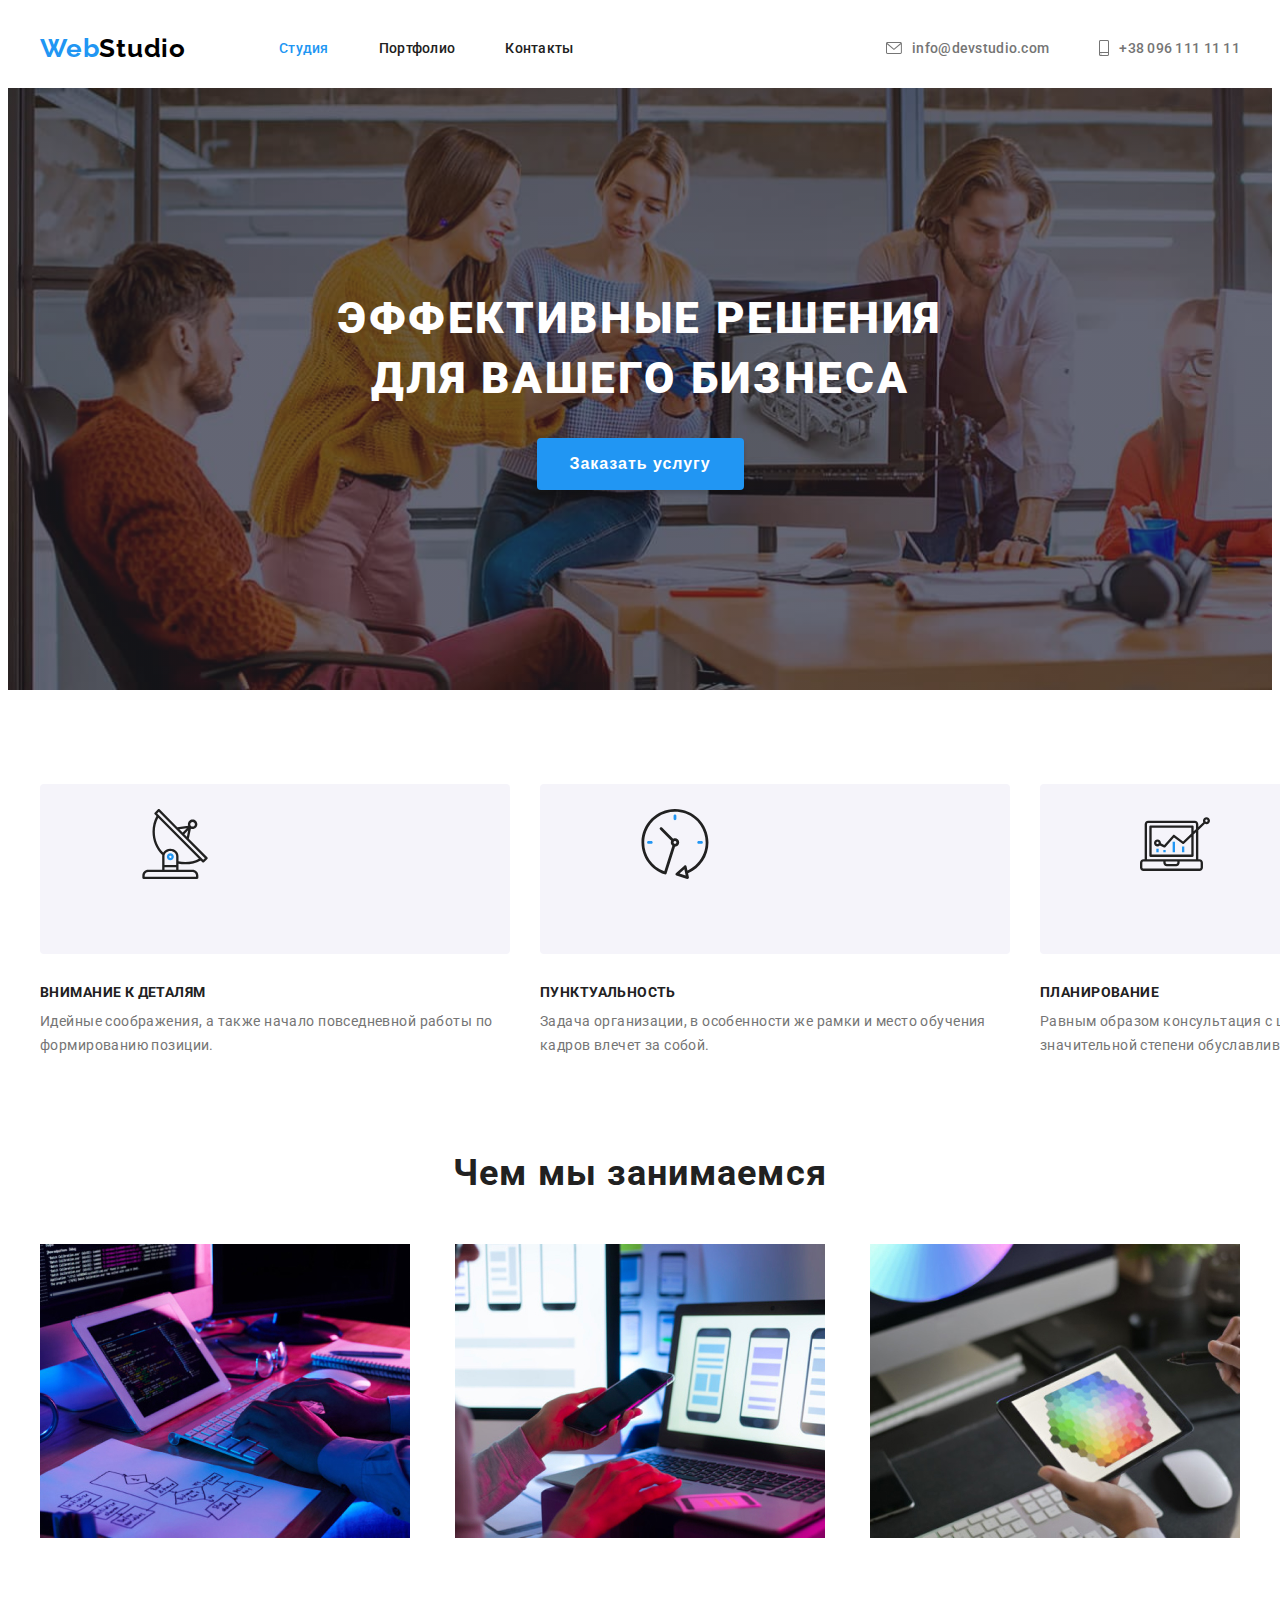
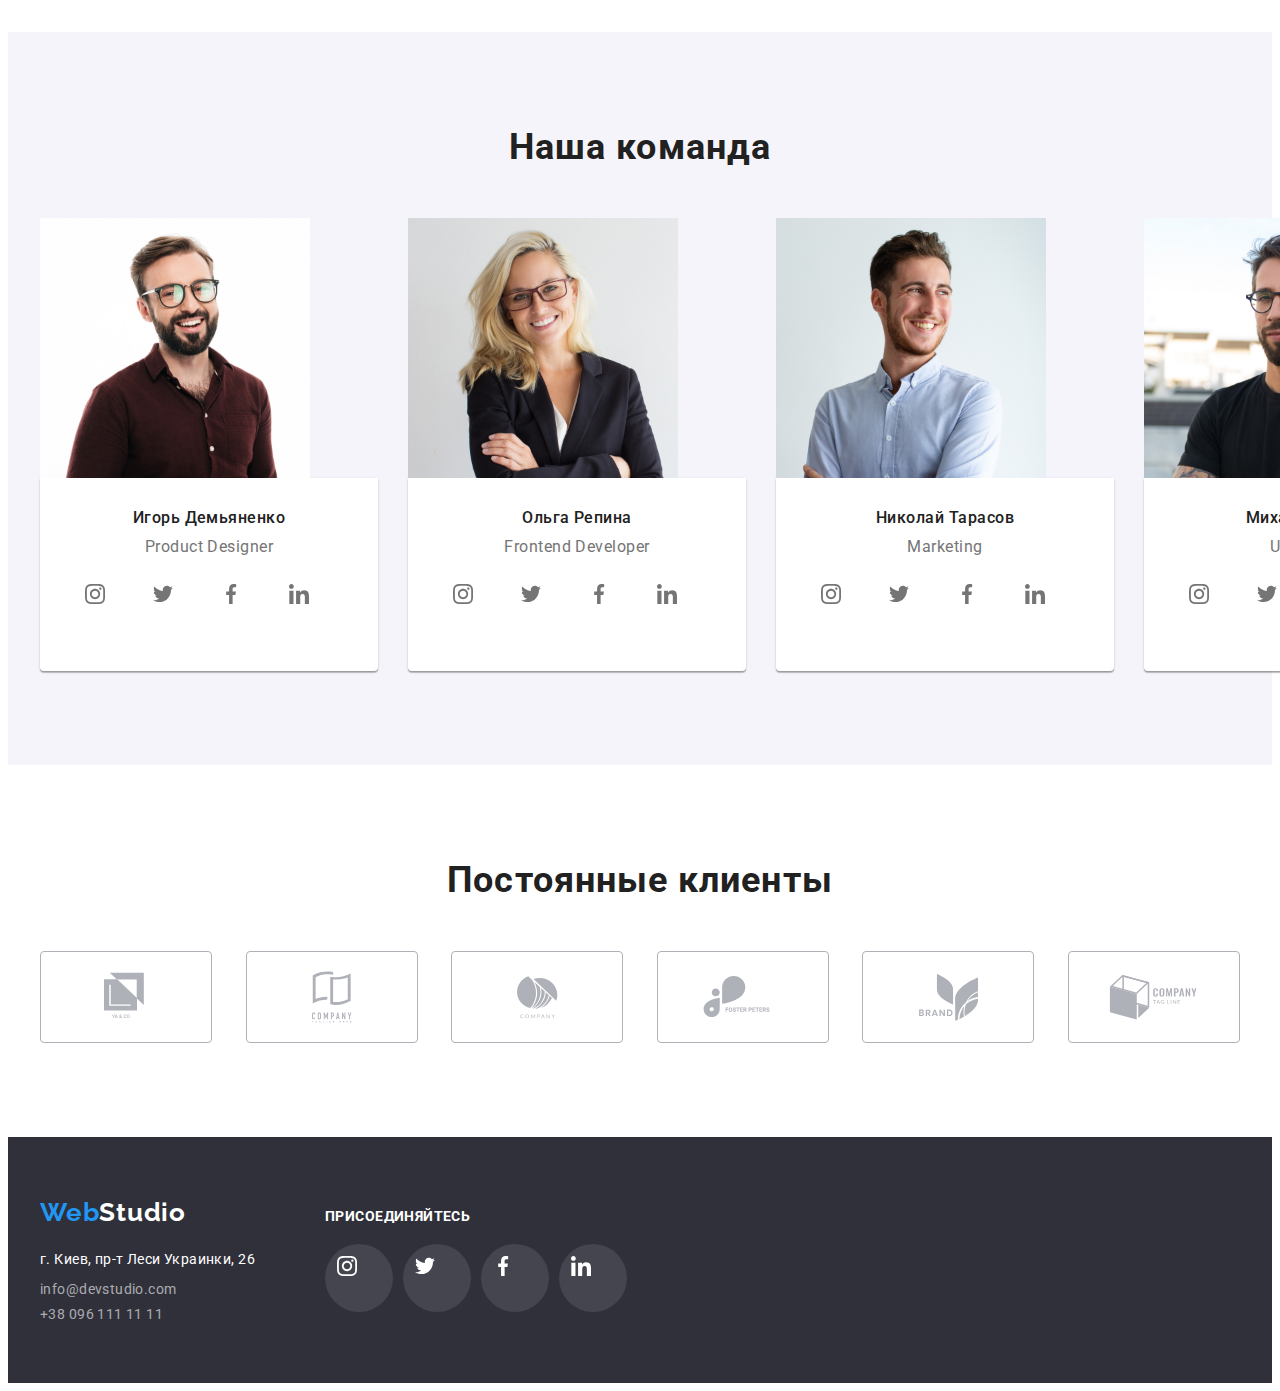
==== index.html @ 7538bd1c "Содержит оформленные переходы на все ховеры и фокусы" ====
<!DOCTYPE html>
<html lang="ru">
  <head>
    <meta charset="UTF-8" />
    <meta name="viewport" content="width=device-width, initial-scale=1.0" />
    <title>WebStudio</title>
    <link rel="preconnect" href="https://fonts.gstatic.com" />
    <link
      href="https://fonts.googleapis.com/css2?family=Raleway:wght@700&family=Roboto:wght@400;500;700;900&display=swap"
      rel="stylesheet"
    />
    <link
      rel="stylesheet"
      href="https://cdnjs.cloudflare.com/ajax/libs/modern-normalize/1.0.0/modern-normalize.min.css"
      integrity="sha512-ISS7cAi1PEhQ8jnbJpJZMd29NlhNj4AWYyLOSp2CE/CsHxTCu+r+t0D2yoJudVrd0/8fTVPUVDzY5Tvli75u/g=="
      crossorigin="anonymous"
    />
    <link rel="stylesheet" href="./css/main.css" />
  </head>
  <body>
    <!-- Шапка сайта -->
    <header class="header">
      <div class="container">
        <nav class="site-nav">
          <a href="index.html" lang="en" class="logo"><span>Web</span>Studio</a>
          <ul class="site-nav-list">
            <li class="site-nav-list-item">
              <a href="index.html" class="site-nav-link current">Студия</a>
            </li>
            <li class="site-nav-list-item">
              <a href="portfolio.html" class="site-nav-link">Портфолио</a>
            </li>
            <li class="site-nav-list-item">
              <a href="" class="site-nav-link">Контакты</a>
            </li>
          </ul>
        </nav>
        <ul class="contact-list">
          <li class="contact-list-submenu">
           <a href="mailto:info@devstudio.com" class="contact-link"
              >
               <svg class="icon-contact-list" width="16" height="12">
                <use href="./images/sprite.svg#icon-envelope"></use>
              </svg>
                info@devstudio.com</a>
          </li>
          <li class="contact-list-submenu">
            <a href="tel:+380961111111" class="contact-link"
              >
              <svg class="icon-contact-list" width="10" height="16">
                <use href="./images/sprite.svg#icon-smartphone"></use>
              </svg>
              +38 096 111 11 11</a
            >
          </li>
        </ul>
      </div>
    </header>
    <main>
      <!-- Герой -->
      <section class="hero">
        <div class="container">
          <h1 class="hero-title">
            Эффективные решения <br />
            для вашего бизнеса
          </h1>
          <button type="button" class="modal-button">Заказать услугу</button>
        </div>
      </section>
      <!-- Преимущества -->
      <section class="advantages section-container">
        <div class="container">
          <h2 class="visually-hidden">Преимущества</h2>
          <ul class="advantages-list">
            <li class="advantages-list-item">
              <div class="icon-advantages-container">
                <svg class="icon-advantages" width="70" height="70">
                <use href="./images/sprite.svg#icon-antenna-1"></use>
              </svg>
              </div>
              <h3 class="advantages-title">Внимание к деталям</h3>
              <p class="advantages-text">
                Идейные соображения, а также начало повседневной работы по
                формированию позиции.
              </p>
            </li>
            <li class="advantages-list-item">
              <div class="icon-advantages-container">
                <svg class="icon-advantages" width="70" height="70">
                <use href="./images/sprite.svg#icon-clock-1"></use>
              </svg>
              </div>
              <h3 class="advantages-title">Пунктуальность</h3>
              <p class="advantages-text">
                Задача организации, в особенности же рамки и место обучения
                кадров влечет за собой.
              </p>
            </li>
            <li class="advantages-list-item">
              <div class="icon-advantages-container">
                <svg class="icon-advantages" width="70" height="70">
                <use href="./images/sprite.svg#icon-diagram-1"></use>
              </svg>
              </div>
              <h3 class="advantages-title">Планирование</h3>
              <p class="advantages-text">
                Равным образом консультация с широким активом в значительной
                степени обуславливает
              </p>
            </li class="advantages-list-item">
            <li>
              <div class="icon-advantages-container">
                <svg class="icon-advantages" width="70" height="70">
                <use href="./images/sprite.svg#icon-astronaut-1"></use>
              </svg>
              </div>
              <h3 class="advantages-title">Современные технологии</h3>
              <p class="advantages-text">
                Значимость этих проблем настолько очевидна, что реализация
                плановых заданий.
              </p>
            </li>
          </ul>
        </div>
      </section>
      <!-- Чем мы занимаемся -->
      <section class="works ">
        <div class="container">
        <h2 class="woks-title section-title">Чем мы занимаемся</h2>
        <ul class="woks-title-list">
          <li>
            <img
              src="./images/what-are-we-doing/what-are-we-doing-1.jpg"
              alt="Сотрудник набирает на клавиатуре текст"
              width="370"
              height="294"
            />
          </li>
          <li>
            <img
              src="./images/what-are-we-doing/what-are-we-doing-2.jpg"
              alt="Сотрудник разрабатывает дизайн мобильного приложения"
              width="370"
              height="294"
            />
          </li>
          <li>
            <img
              src="./images/what-are-we-doing/what-are-we-doing-3.jpg"
              alt="Сотрудник работает на планшете"
              width="370"
              height="294"
            />
          </li>
        </ul>
        </div>
      </section>
      <!-- Наша команда -->
      <section class="team section-container">
        <div class="container">
        <h2 class="team-title section-title">Наша команда</h2>
        <ul class="team-list">
          <li class="team-list-item">
              <img
              src="./images/our-team/our-team-1.jpg"
              alt="Фотография сотрудника"
              width="270"
              height="260"
            />
             <div class="team-card-name">
              <h3 class="team-member">Игорь Демьяненко</h3>
            <p lang="en" class="team-text">Product Designer</p>


            <div class="team-social-links">
            <ul class="social-links-list">
              
              <li>
                <a href="" class="social-links-list-team">
                <div class="social-links-item">
                <svg class="icon-social-links" width="20" height="20">
                <use href="./images/sprite.svg#icon-instagram-2"></use>
              </svg>
              </div>
              </a>
               </li>
              
 <li>
                <a href="" class="social-links-list-team">
                <div class="social-links-item">
                <svg class="icon-social-links" width="20" height="20">
                <use href="./images/sprite.svg#icon-twitter-1"></use>
              </svg>
              </div>
              </a>
               </li>

 <li>
                <a href="" class="social-links-list-team">
                <div class="social-links-item">
                <svg class="icon-social-links" width="20" height="20">
                <use href="./images/sprite.svg#icon-facebook-1"></use>
              </svg>
              </div>
              </a>
               </li>

                <li>
                <a href="" class="social-links-list-team">
                <div class="social-links-item">
                <svg class="icon-social-links" width="20" height="20">
                <use href="./images/sprite.svg#icon-linkedin-1"></use>
              </svg>
              </div>
              </a>
               </li>
            </ul>
            </div>
            </div>
          </li>
          <li class="team-list-item">
            <img
              src="./images/our-team/our-team-2.jpg"
              alt="Фотография сотрудника"
              width="270"
              height="260"
            />
            <div class="team-card-name">
               <h3 class="team-member">Ольга Репина</h3>
            <p lang="en" class="team-text">Frontend Developer</p>
            
             <div class="team-social-links">
            <ul class="social-links-list">
<li>
                <a href="" class="social-links-list-team">
                <div class="social-links-item">
                <svg class="icon-social-links" width="20" height="20">
                <use href="./images/sprite.svg#icon-instagram-2"></use>
              </svg>
              </div>
              </a>
               </li>
              
 <li>
                <a href="" class="social-links-list-team">
                <div class="social-links-item">
                <svg class="icon-social-links" width="20" height="20">
                <use href="./images/sprite.svg#icon-twitter-1"></use>
              </svg>
              </div>
              </a>
               </li>

 <li>
                <a href="" class="social-links-list-team">
                <div class="social-links-item">
                <svg class="icon-social-links" width="20" height="20">
                <use href="./images/sprite.svg#icon-facebook-1"></use>
              </svg>
              </div>
              </a>
               </li>

                <li>
                <a href="" class="social-links-list-team">
                <div class="social-links-item">
                <svg class="icon-social-links" width="20" height="20">
                <use href="./images/sprite.svg#icon-linkedin-1"></use>
              </svg>
              </div>
              </a>
               </li>
                        </ul>
            </div>
            </div>         
          </li >
          <li class="team-list-item">
            <img
              src="./images/our-team/our-team-3.jpg"
              alt="Фотография сотрудника"
              width="270"
              height="260"
            />
            <div class="team-card-name">
              <h3 class="team-member">Николай Тарасов</h3>
            <p lang="en" class="team-text">Marketing</p>
          <div class="team-social-links">
            <ul class="social-links-list">
<li>
                <a href="" class="social-links-list-team">
                <div class="social-links-item">
                <svg class="icon-social-links" width="20" height="20">
                <use href="./images/sprite.svg#icon-instagram-2"></use>
              </svg>
              </div>
              </a>
               </li>
              
 <li>
                <a href="" class="social-links-list-team">
                <div class="social-links-item">
                <svg class="icon-social-links" width="20" height="20">
                <use href="./images/sprite.svg#icon-twitter-1"></use>
              </svg>
              </div>
              </a>
               </li>

 <li>
                <a href="" class="social-links-list-team">
                <div class="social-links-item">
                <svg class="icon-social-links" width="20" height="20">
                <use href="./images/sprite.svg#icon-facebook-1"></use>
              </svg>
              </div>
              </a>
               </li>

                <li>
                <a href="" class="social-links-list-team">
                <div class="social-links-item">
                <svg class="icon-social-links" width="20" height="20">
                <use href="./images/sprite.svg#icon-linkedin-1"></use>
              </svg>
              </div>
              </a>
               </li>
            </ul>
            </div>
            </div>                  
          </li>
          <li class="team-list-item">
            <img
              src="./images/our-team/our-team-4.jpg"
              alt="Фотография сотрудника"
              width="270"
              height="260"
            />
            <div class="team-card-name">
              <h3 class="team-member">Михаил Ермаков</h3>
            <p lang="en" class="team-text">UI Designer</p>
            <div class="team-social-links">
            <ul class="social-links-list">
<li>
                <a href="" class="social-links-list-team">
                <div class="social-links-item">
                <svg class="icon-social-links" width="20" height="20">
                <use href="./images/sprite.svg#icon-instagram-2"></use>
              </svg>
              </div>
              </a>
               </li>
              
 <li>
                <a href="" class="social-links-list-team">
                <div class="social-links-item">
                <svg class="icon-social-links" width="20" height="20">
                <use href="./images/sprite.svg#icon-twitter-1"></use>
              </svg>
              </div>
              </a>
               </li>

 <li>
                <a href="" class="social-links-list-team">
                <div class="social-links-item">
                <svg class="icon-social-links" width="20" height="20">
                <use href="./images/sprite.svg#icon-facebook-1"></use>
              </svg>
              </div>
              </a>
               </li>

                <li>
                <a href="" class="social-links-list-team">
                <div class="social-links-item">
                <svg class="icon-social-links" width="20" height="20">
                <use href="./images/sprite.svg#icon-linkedin-1"></use>
              </svg>
              </div>
              </a>
               </li>
            </ul>
            </div>
            </div>            
          </li>
        </ul>
        </div>     
      </section>
            <!-- Постоянные клиенты -->
       <section class="clients section-container">
        <div class="container">
        <h2 class="clients-title section-title">Постоянные клиенты</h2>
        <ul class="clients-list">
          <li class="clients-list-item">
                        <a href="" class="clients-list-link">
                      <div class="clients-box">
              <svg class="icon-clients" width="44" height="50">
                <use href="./images/sprite.svg#icon-logo-1"></use>
          </svg>
          </div>
            </a>
            </li>
          <li class="clients-list-item">
                        <a href="" class="clients-list-link">
              <div class="clients-box">
              <svg class="icon-clients" width="40" height="52">
                <use href="./images/sprite.svg#icon-logo-2"></use>
          </svg>
          </div>
            </a>
           </li>
          <li class="clients-list-item">
            <a href="" class="clients-list-link">
              <div class="clients-box">
              <svg class="icon-clients" width="41" height="43">
                <use href="./images/sprite.svg#icon-logo-3"></use>
          </svg>
          </div>
            </a>
           </li>
          <li class="clients-list-item">
            <a href="" class="clients-list-link">
              <div class="clients-box">
              <svg class="icon-clients" width="80" height="42">
                <use href="./images/sprite.svg#icon-logo-4"></use>
          </svg>
          </div>
            </a>
           </li>
          <li class="clients-list-item">
            <a href="" class="clients-list-link">
              <div class="clients-box">
              <svg class="icon-clients" width="59" height="47">
                <use href="./images/sprite.svg#icon-logo-5"></use>
          </svg>
          </div>
            </a>
           </li>
          <li class="clients-list-item">
            <a href="" class="clients-list-link">
              <div class="clients-box">
              <svg class="icon-clients" width="89" height="45">
                <use href="./images/sprite.svg#icon-logo-6"></use>
          </svg>
          </div>
            </a>
           </li>
        </div>
        </ul>
       </div>
      </section>
    </main>
    <!-- Футер -->
    <footer class="footer">
      <div class="container">
        <div class="footer-contact"> 
        <a href="index.html" lang="en" class="logo"> <span>Web</span>Studio</a>
      <address>
        <ul class="footer-list">
          <li>
            <a
              href="https://goo.gl/maps/R6N9jCLy1UTAVr4GA"
              class="footer-adress"
              >г. Киев, пр-т Леси Украинки, 26</a
            >
          </li>
          <li class="footer-contact-item">
            <a href="mailto:info@devstudio.com" class="footer-contact"
              >info@devstudio.com</a
            >
          </li>
          <li class="footer-contact-item">
            <a href="tel:+380961111111" class="footer-contact"
              >+38 096 111 11 11</a
            >
          </li>
        </ul>
      </address>
      </div>
      <div class="footer-social-links">
        <b class="join">присоединяйтесь</b>
          <div class="footer-social-links-box">
            <ul class="footer-social-links-list">
            

              <li class="footer-social-links-list-total"> 
                <a href="" class="footer-social-link">
                  <div class="footer-social-links-item">
                <svg class="icon-social-links" width="20" height="20">
                <use href="./images/sprite.svg#icon-instagram-2"></use>
              </svg>
              </div>
              </a>
            </li>
             
            <li class="footer-social-links-list-total"> 
                <a href="" class="footer-social-link">
                  <div class="footer-social-links-item">
                <svg class="icon-social-links" width="20" height="20">
                <use href="./images/sprite.svg#icon-twitter-1"></use>
              </svg>
              </div>
              </a>
            </li>

              <li class="footer-social-links-list-total"> 
                <a href="" class="footer-social-link">
                  <div class="footer-social-links-item">
                <svg class="icon-social-links" width="20" height="20">
                <use href="./images/sprite.svg#icon-facebook-1"></use>
              </svg>
              </div>
              </a>
            </li>

            <li class="footer-social-links-list-total"> 
                <a href="" class="footer-social-link">
                  <div class="footer-social-links-item">
                <svg class="icon-social-links" width="20" height="20">
                <use href="./images/sprite.svg#icon-linkedin-1"></use>
              </svg>
              </div>
              </a>
            </li>



              <!-- <div class="footer-social-links-item">
              <li><a href=""class="footer-social-link" >
                <svg class="icon-social-links" width="20" height="20">
                <use href="./images/sprite.svg#icon-twitter-1"></use>
              </svg>
              </a></li>
              </div> -->
              <!-- <div class="footer-social-links-item">
              <li><a href="">
                <svg class="icon-social-links" width="20" height="20">
                <use href="./images/sprite.svg#icon-facebook-1"></use>
              </svg>
              </a></li>
              </div> -->
              <!-- <div class="footer-social-links-item">
              <li><a href="">
                <svg class="icon-social-links" width="20" height="20">
                <use href="./images/sprite.svg#icon-linkedin-1"></use>
              </svg>
              </a></li>
              </div> -->
            </ul>
            </div>
      </div>
      </div>      
    </footer>
  </body>
</html>
---- css/main.css ----
:root {
  --main-font: "Roboto", sans-serif;
  --secondary-font: "Raleway", sans-serif;
  --main-color: #757575;
  --secondary-color: #212121;
  --accent-color: #2196f3;
}

body {
  font-family: var(--main-font);
}

/*++++++++++ Common ++++++++++  */

ul {
  list-style: none;
  margin: 0;
  padding: 0;
}

h1,
h2,
h3,
h4,
h5,
h6 {
  margin: 0;
}

a {
  text-decoration: none;
}

p {
  margin: 0;
}

img {
  display: block;
  max-width: 100%;
  height: auto;
}

.container {
  width: 1200px;
  padding-left: 15px;
  padding-right: 15px;
  margin-left: auto;
  margin-right: auto;
}

.logo > span {
  color: var(--accent-color);
}

.visually-hidden {
  position: absolute;
  width: 1px;
  height: 1px;
  margin: -1px;
  border: 0;
  padding: 0;

  white-space: nowrap;
  clip-path: inset(100%);
  clip: rect(0 0 0 0);
  overflow: hidden;
}

.section-title {
  margin-bottom: 50px;

  font-weight: 700;
  font-size: 36px;
  line-height: 1.167;
  text-align: center;
  letter-spacing: 0.03em;
  color: var(--secondary-color);
}

.section-container {
  padding-top: 94px;
  padding-bottom: 94px;
}

/*++++++++++ Header ++++++++++  */

.header .container {
  display: flex;
  align-items: center;
}

.site-nav {
  display: flex;
  align-items: center;
}

.site-nav-list {
  display: flex;
  align-items: center;
}

.site-nav .logo {
  margin-right: 93px;

  font-family: Raleway;
  font-weight: 700;
  font-size: 26px;
  line-height: 1.192;
  letter-spacing: 0.03em;
  color: #000000;
}

.site-nav-link {
  display: block;
  padding-top: 32px;
  padding-bottom: 32px;

  font-weight: 500;
  font-size: 14px;
  line-height: 1.143;
  letter-spacing: 0.02em;
  color: var(--secondary-color);

  transition: color 250ms cubic-bezier(0.4, 0, 0.2, 1);
}

.site-nav-link:hover,
.site-nav-link:focus,
.contact-link:hover,
.contact-link:focus {
  color: var(--accent-color);
}

.site-nav-list-item:not(:last-child) {
  margin-right: 50px;
}

.contact-list {
  display: flex;
  align-items: center;
  margin-left: auto;
}

.contact-list-submenu:first-child {
  margin-right: 50px;
}

.contact-link {
  display: flex;
  align-items: center;
  padding-top: 32px;
  padding-bottom: 32px;

  font-weight: 500;
  font-size: 14px;
  line-height: 1.143;
  letter-spacing: 0.02em;
  color: var(--main-color);

  transition: color 250ms cubic-bezier(0.4, 0, 0.2, 1);
}

.icon-contact-list {
  margin-right: 10px;

  fill: currentColor;

  transition: fill 250ms cubic-bezier(0.4, 0, 0.2, 1);
}

.contact-link:hover .icon-contact-list,
.contact-link:focus .icon-contact-list {
  fill: var(--accent-color);
}

.site-nav .site-nav-link.current {
  color: var(--accent-color);
}

/*++++++++++ Hero ++++++++++  */

.hero {
  background-color: #2f303a;
  background-image: linear-gradient(
      rgba(47, 48, 58, 0.4),
      rgba(47, 48, 58, 0.4)
    ),
    url("../images/hero.jpg");
  background-repeat: no-repeat;
  background-size: cover;
  margin-right: auto;
  margin-left: auto;
  padding-top: 200px;
  padding-bottom: 200px;
}

.hero-title {
  margin-bottom: 30px;

  font-weight: 900;
  font-size: 44px;
  line-height: 1.364;
  text-align: center;
  letter-spacing: 0.06em;
  text-transform: uppercase;
  color: #ffffff;
}

.modal-button {
  display: block;
  min-width: 200px;
  padding: 10px 32px;
  margin-right: auto;
  margin-left: auto;
  border: 1px solid transparent;
  box-shadow: 0px 4px 4px rgba(0, 0, 0, 0.15);
  border-radius: 4px;

  font-weight: 700;
  font-size: 16px;
  line-height: 1.875;
  letter-spacing: 0.06em;
  color: #ffffff;
  background-color: var(--accent-color);
}

/*++++++++++ Advantages ++++++++++  */

.advantages-list {
  display: flex;
  align-items: center;
  justify-content: space-between;
}

.advantages-list-item:not(:last-child) {
  margin-right: 30px;
}

.advantages-title {
  margin-bottom: 10px;

  font-weight: 700;
  font-size: 14px;
  line-height: 1.143;
  letter-spacing: 0.03em;
  text-transform: uppercase;
  color: var(--secondary-color);
}

.advantages-text {
  font-weight: 400;
  font-size: 14px;
  line-height: 1.714;
  letter-spacing: 0.03em;
  color: var(--main-color);
}

.icon-advantages-container {
  width: 270px;
  height: 120px;
  padding-top: 25px;
  padding-bottom: 25px;
  padding-right: 100px;
  padding-left: 100px;
  padding-bottom: 25px;
  margin-bottom: 30px;
  background-color: #f5f4fa;
  border-radius: 4px;
}

/*++++++++++ Works ++++++++++*/

.works {
  padding-bottom: 94px;
}

.woks-title-list {
  display: flex;
  align-items: center;
  justify-content: space-between;
}

/*++++++++++ Our team ++++++++++*/

.team {
  background-color: #f5f4fa;
}

.team-list {
  display: flex;
  align-items: center;
  justify-content: space-between;
}

.team-list-item:not(:last-child) {
  margin-right: 30px;
}

.team-card-name {
  padding-top: 30px;
  padding-bottom: 30px;
  border-left: 1px solid transparent;
  border-right: 1px solid transparent;
  border-bottom: 1px solid transparent;
  box-shadow: 0px 1px 3px rgba(0, 0, 0, 0.12), 0px 1px 1px rgba(0, 0, 0, 0.14),
    0px 2px 1px rgba(0, 0, 0, 0.2);
  border-bottom-left-radius: 4px;
  border-bottom-right-radius: 4px;
  background-color: #fff;
}

.team-member {
  margin-bottom: 10px;

  font-weight: 500;
  font-size: 16px;
  line-height: 1.188;
  text-align: center;
  letter-spacing: 0.03em;
  color: var(--secondary-color);
}

.team-text {
  font-size: 16px;
  line-height: 1.188;
  text-align: center;
  letter-spacing: 0.03em;
  color: var(--main-color);
  margin-bottom: 16px;
}

.team-social-links {
  margin-right: 32px;
  margin-left: 32px;
}

.social-links-list {
  display: flex;
  align-items: center;
  justify-content: space-between;
}

.social-links-item {
  padding: 12px;
  width: 44px;
  height: 44px;
  border-radius: 50%;

  transition: background-color 250ms cubic-bezier(0.4, 0, 0.2, 1);
}

.icon-social-links {
  fill: var(--main-color);

  transition: fill 250ms cubic-bezier(0.4, 0, 0.2, 1);
}

.social-links-item:hover {
  background-color: var(--accent-color);
}

.social-links-item:hover .icon-social-links {
  fill: #ffffff;
}

.social-links-list-team {
  display: block;
}

.social-links-list-team:focus .social-links-item {
  background-color: var(--accent-color);
}

.social-links-list-team:focus .icon-social-links {
  fill: #ffffff;
}

/*++++++++++ Clients ++++++++++*/

.clients-list {
  display: flex;
  align-items: center;
  justify-content: space-between;
}

.clients-box {
  display: flex;
  align-items: center;
  justify-content: center;

  width: 170px;
  height: 90px;
  border: 1px solid #afb1b8;
  border-radius: 4px;

  transition: border 250ms cubic-bezier(0.4, 0, 0.2, 1);
}

.icon-clients {
  fill: #afb1b8;

  transition: fill 250ms cubic-bezier(0.4, 0, 0.2, 1);
}

.clients-list-link:hover .icon-clients,
.clients-list-link:focus .icon-clients {
  fill: var(--accent-color);
}

.clients-box:hover,
.clients-box:focus {
  border: 1px solid var(--accent-color);
}

/*++++++++++ Footer ++++++++++  */

.footer {
  background-color: #2f303a;
  padding-top: 60px;
  padding-bottom: 60px;
}

.footer .container {
  display: flex;
  align-items: baseline;
  justify-content: start;
}

.footer .logo {
  display: block;
  margin-bottom: 20px;

  font-family: Raleway;
  font-weight: 700;
  font-size: 26px;
  line-height: 1.192;
  letter-spacing: 0.03em;
  color: #ffffff;
}

.footer-adress {
  display: block;
  margin-bottom: 9px;

  font-style: normal;
  font-size: 14px;
  line-height: 1.714;
  letter-spacing: 0.03em;
  color: #ffffff;
}

.footer-contact {
  display: block;
  margin-right: 70px;
  font-style: normal;
  font-size: 14px;
  line-height: 1.174;
  letter-spacing: 0.03em;
  color: rgba(255, 255, 255, 0.6);
}

.footer-contact-item:not(:last-child) {
  margin-bottom: 9px;
}

.join {
  display: block;
  margin-bottom: 20px;
  font-weight: 700;
  font-size: 14px;
  line-height: 1.143;
  letter-spacing: 0.03em;
  text-transform: uppercase;
  color: #ffffff;
}

.footer-social-links-list {
  display: flex;
  align-items: center;
  justify-content: space-between;
}

.footer-social-links-item {
  padding: 12px;
  width: 44px;
  height: 44px;
  border-radius: 50%;
  background: rgba(255, 255, 255, 0.1);

  transition: background-color 250ms cubic-bezier(0.4, 0, 0.2, 1);
}

.footer-social-links-list-total:not(:last-child) {
  margin-right: 10px;
}

.footer .icon-social-links {
  fill: #ffffff;
}

.footer-social-links-item:hover {
  background-color: var(--accent-color);
}

.footer-social-link {
  display: block;
  border-radius: 50%;

  transition: background-color 250ms cubic-bezier(0.4, 0, 0.2, 1);
}

.footer-social-link:focus {
  background-color: var(--accent-color);
}
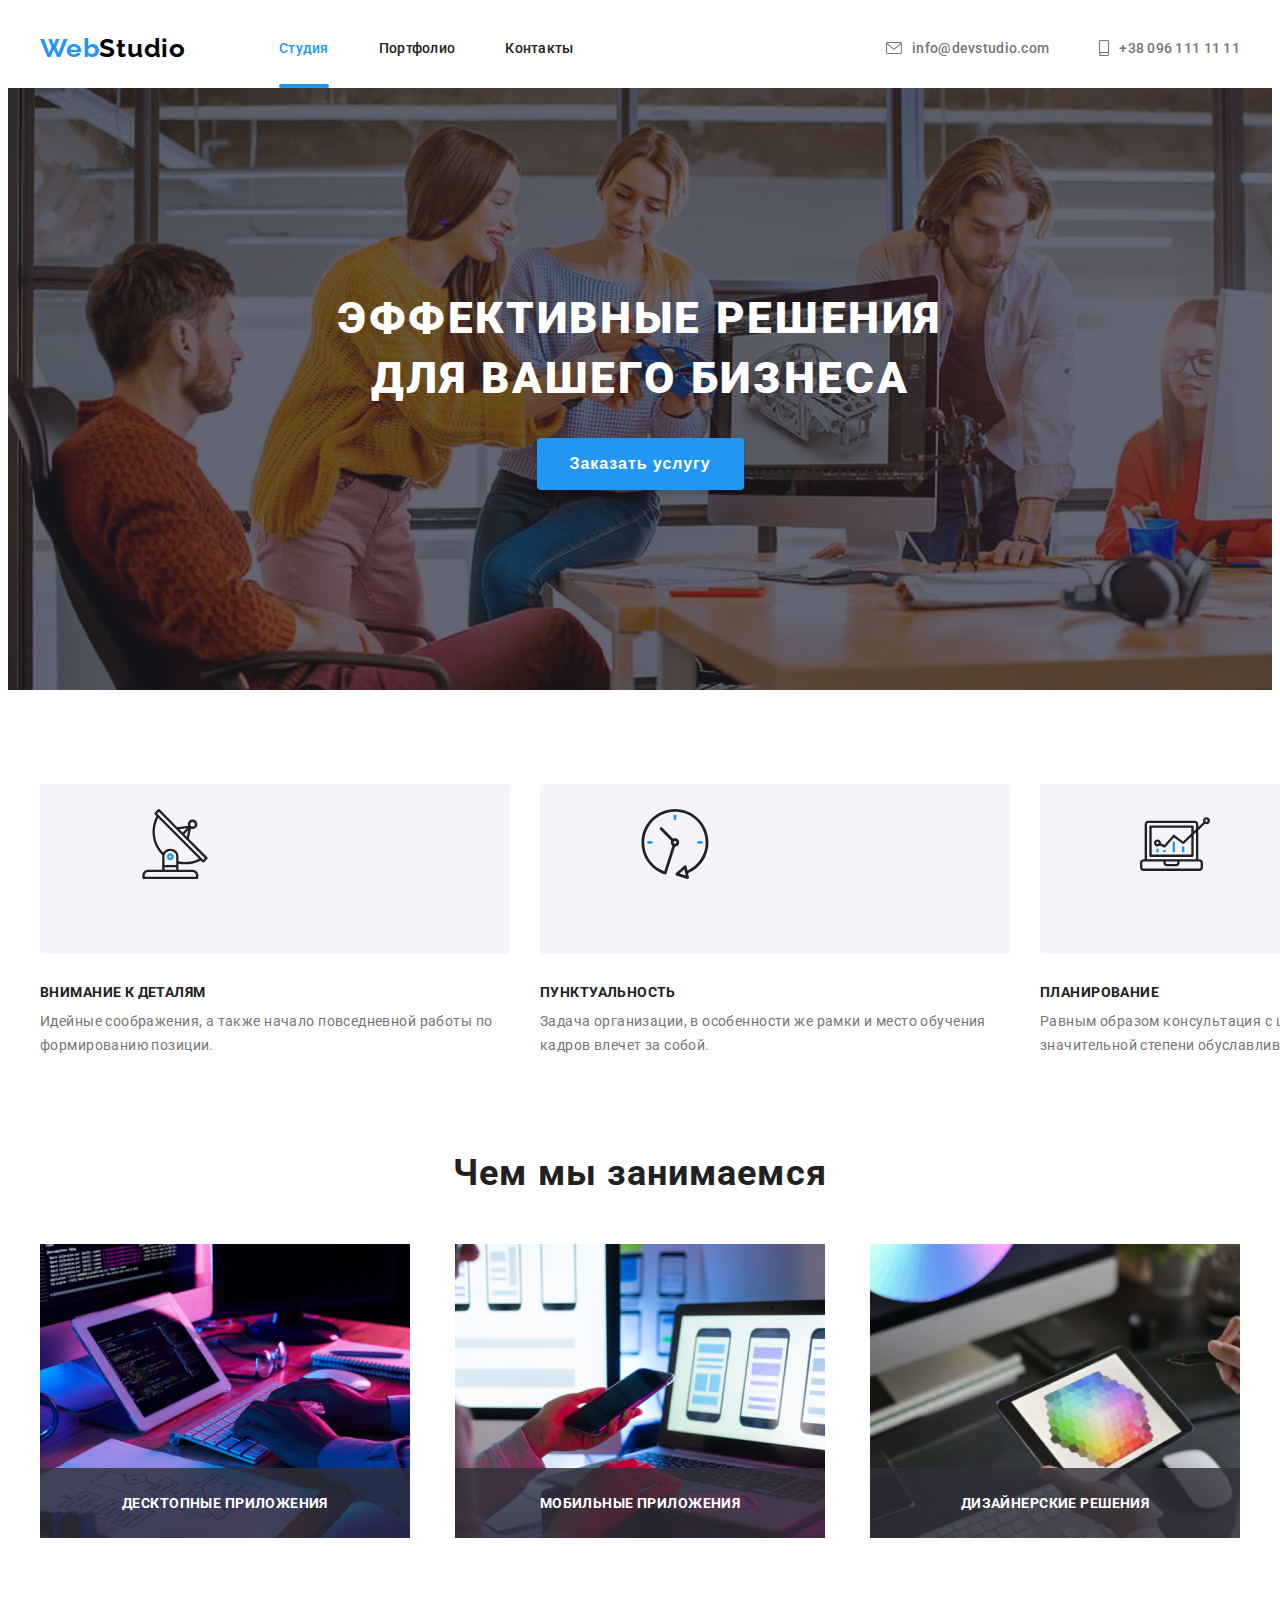
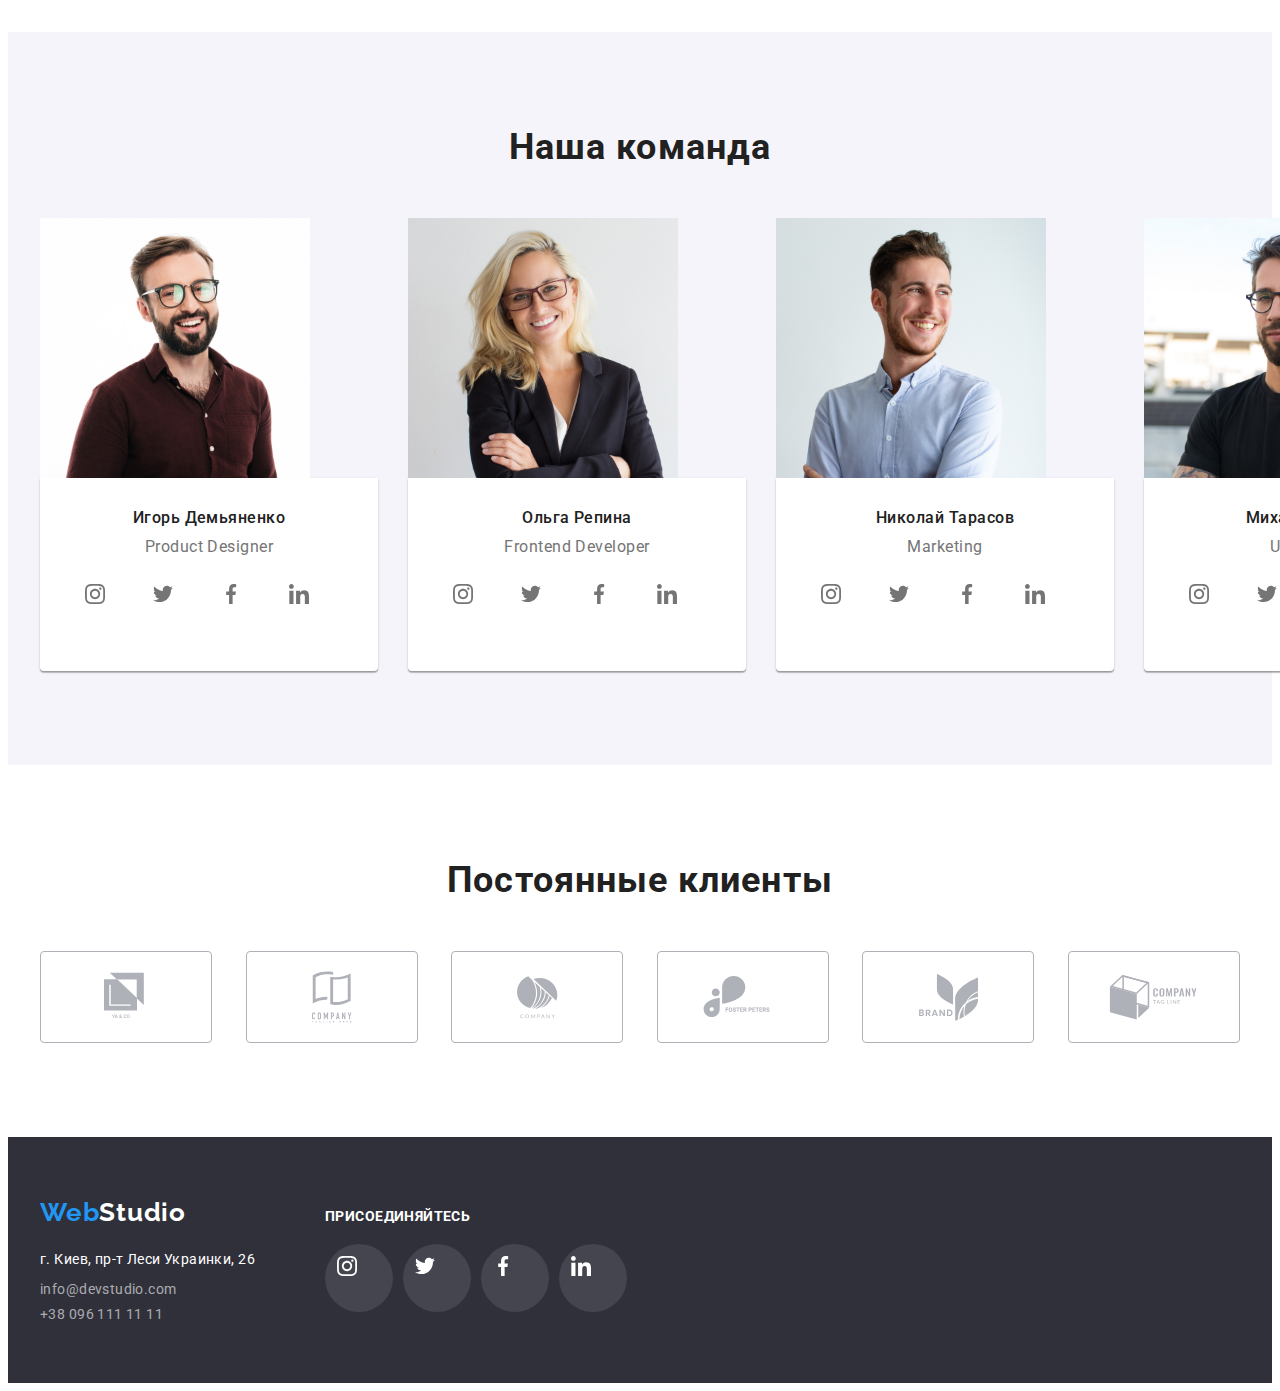
==== commit 1a550aca: "Содержит оформленную часть "Чем мы занимаемся"" ====
--- a/index.html
+++ b/index.html
@@ -128,29 +128,38 @@
         <div class="container">
         <h2 class="woks-title section-title">Чем мы занимаемся</h2>
         <ul class="woks-title-list">
-          <li>
+          <li class="works-link">
             <img
               src="./images/what-are-we-doing/what-are-we-doing-1.jpg"
               alt="Сотрудник набирает на клавиатуре текст"
               width="370"
               height="294"
             />
-          </li>
-          <li>
+            <div class="text-works-box">
+            <p class="text-works">Десктопные приложения</p>
+            </div>
+          </li>
+          <li class="works-link">
             <img
               src="./images/what-are-we-doing/what-are-we-doing-2.jpg"
               alt="Сотрудник разрабатывает дизайн мобильного приложения"
               width="370"
               height="294"
             />
-          </li>
-          <li>
+            <div class="text-works-box">
+            <p class="text-works">Мобильные приложения</p>
+            </div>
+          </li>
+          <li class="works-link">
             <img
               src="./images/what-are-we-doing/what-are-we-doing-3.jpg"
               alt="Сотрудник работает на планшете"
               width="370"
               height="294"
             />
+            <div class="text-works-box">
+            <p class="text-works">Дизайнерские решения</p>
+            </div>
           </li>
         </ul>
         </div>
--- a/css/main.css
+++ b/css/main.css
@@ -112,6 +112,7 @@
 }
 
 .site-nav-link {
+  position: relative;
   display: block;
   padding-top: 32px;
   padding-bottom: 32px;
@@ -134,6 +135,16 @@
 
 .site-nav-list-item:not(:last-child) {
   margin-right: 50px;
+}
+
+.site-nav-link.current::before {
+  position: absolute;
+  bottom: 0;
+  content: "";
+  height: 4px;
+  width: 100%;
+  background-color: var(--accent-color);
+  border-radius: 2px;
 }
 
 .contact-list {
@@ -281,6 +292,30 @@
   justify-content: space-between;
 }
 
+.works-link {
+  position: relative;
+}
+
+.text-works-box {
+  position: absolute;
+  bottom: 0;
+  padding-top: 27px;
+  padding-bottom: 27px;
+  width: 100%;
+  background-color: rgba(47, 48, 58, 0.8);
+}
+
+.text-works {
+  font-weight: 700;
+  font-size: 14px;
+  line-height: 1.143;
+  text-align: center;
+  letter-spacing: 0.03em;
+  text-transform: uppercase;
+
+  color: #ffffff;
+}
+
 /*++++++++++ Our team ++++++++++*/
 
 .team {
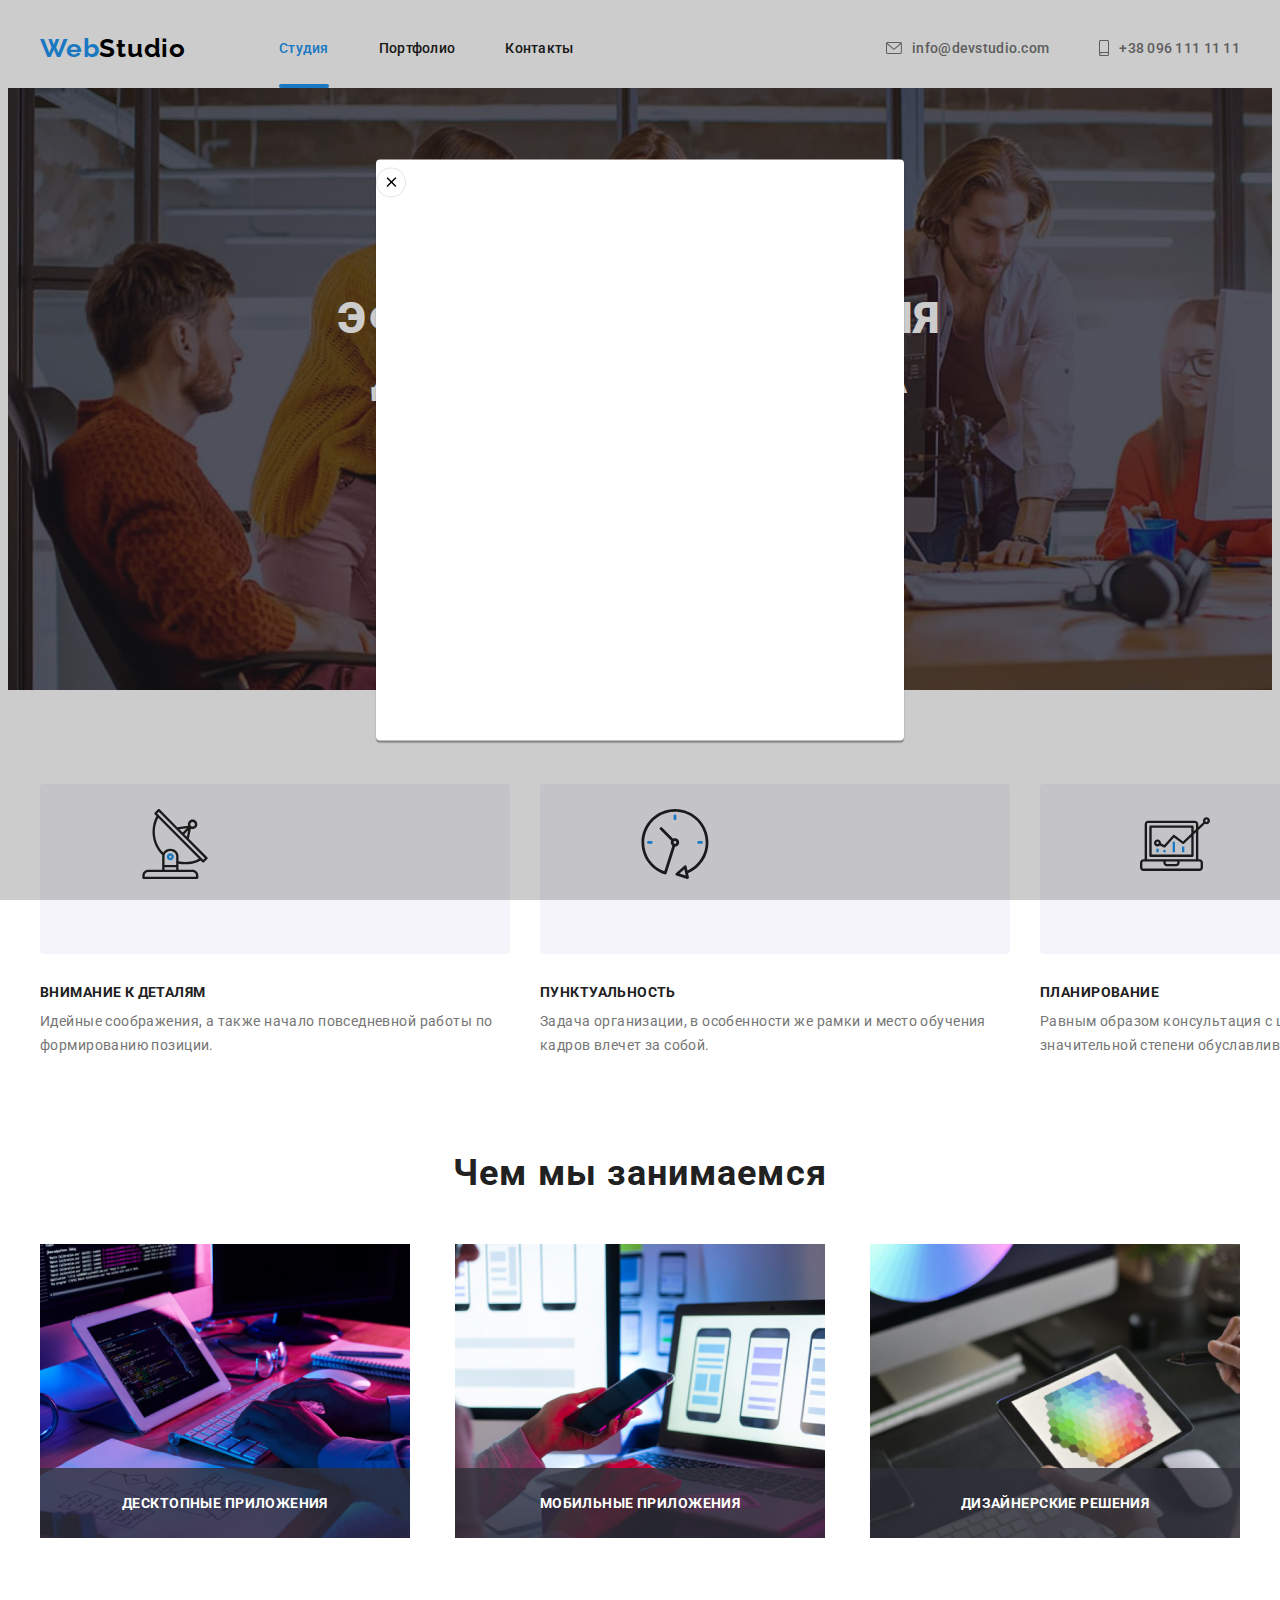
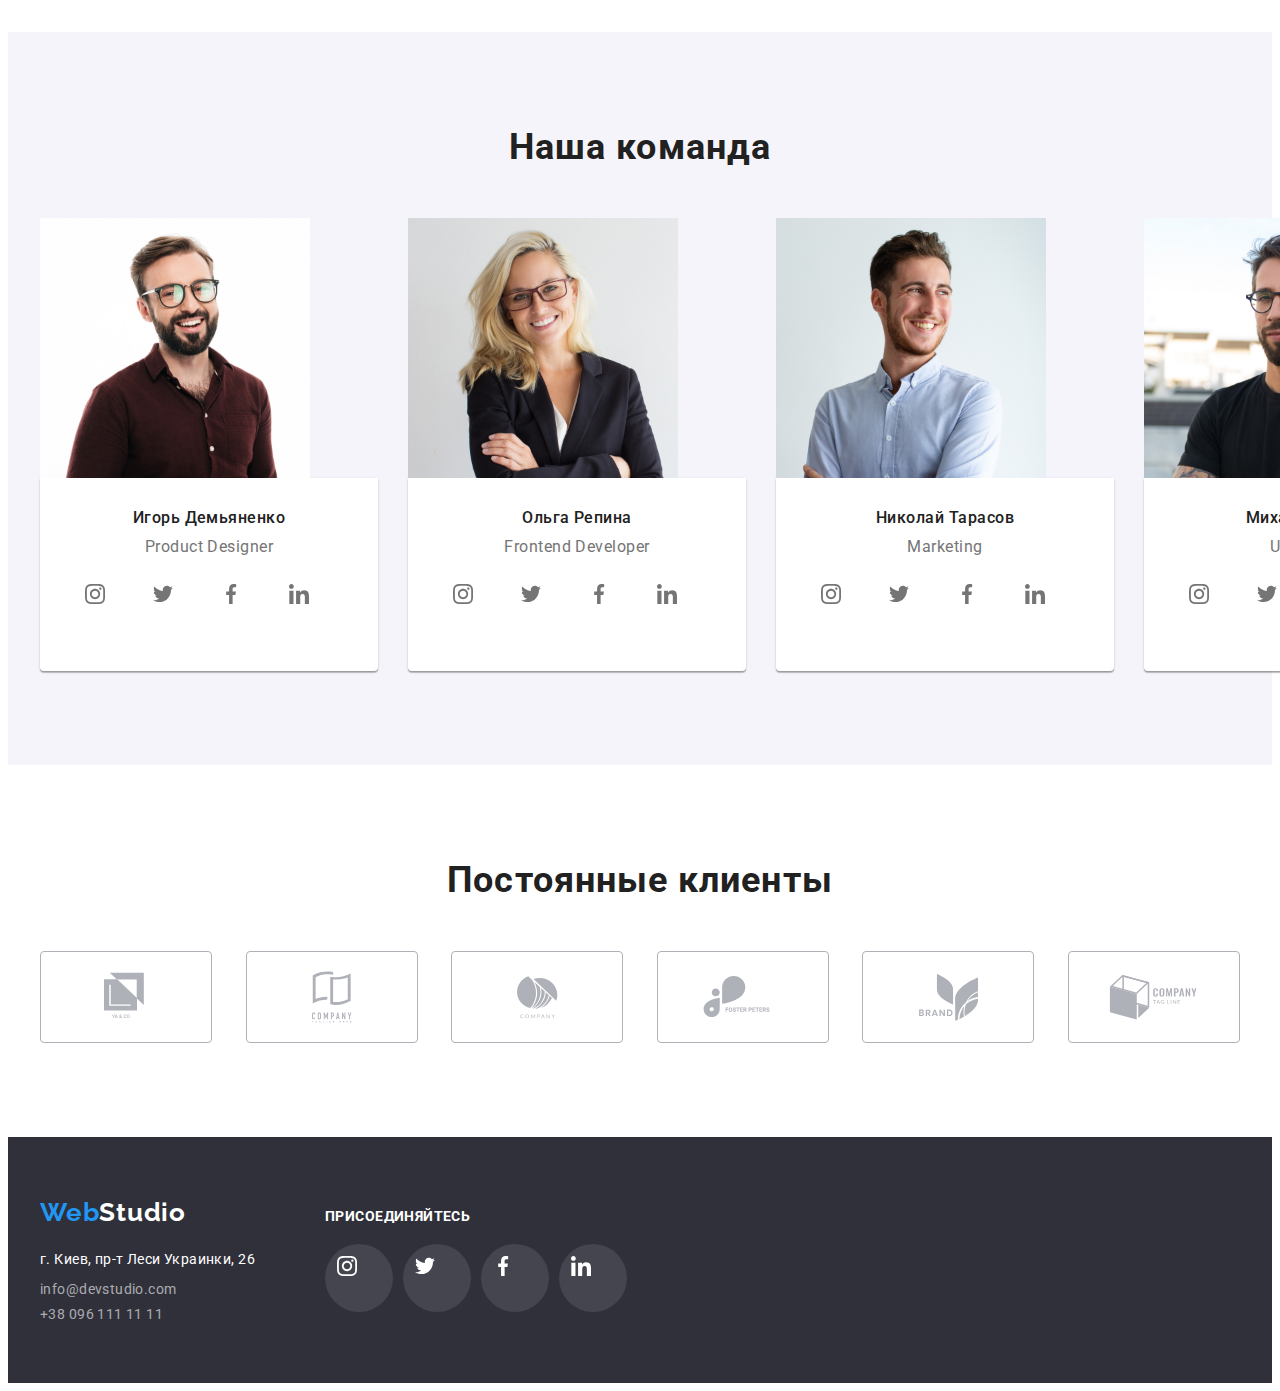
==== commit fd589ed2: "Содержит оверлай на странице Портфолио" ====
--- a/index.html
+++ b/index.html
@@ -561,5 +561,15 @@
       </div>
       </div>      
     </footer>
+
+    <div class="backdrop">
+      <div class="modal">
+        <button type="button" class="close-modal">
+        <svg width="18" height="18">
+                <use href="./images/sprite.svg#icon-close-black"></use>
+              </svg>
+        </button>
+      </div>
+    </div>
   </body>
 </html>
--- a/css/main.css
+++ b/css/main.css
@@ -548,3 +548,42 @@
 .footer-social-link:focus {
   background-color: var(--accent-color);
 }
+
+/*++++++++++ Backdrop ++++++++++  */
+
+.backdrop {
+  position: fixed;
+  top: 0;
+  left: 0;
+  height: 100%;
+  width: 100%;
+  background-color: rgba(0, 0, 0, 0.2);
+}
+
+.modal {
+  position: absolute;
+  top: 50%;
+  left: 50%;
+  transform: translate(-50%, -50%);
+
+  width: 528px;
+  min-height: 581px;
+
+  background: #ffffff;
+  box-shadow: 0px 1px 3px rgba(0, 0, 0, 0.12), 0px 1px 1px rgba(0, 0, 0, 0.14),
+    0px 2px 1px rgba(0, 0, 0, 0.2);
+  border-radius: 4px;
+}
+
+.close-modal {
+  display: flex;
+  align-items: center;
+  justify-content: center;
+  margin-right: 8px;
+  margin-top: 8px;
+  width: 30px;
+  height: 30px;
+  background: #ffffff;
+  border: 1px solid rgba(0, 0, 0, 0.1);
+  border-radius: 50%;
+}
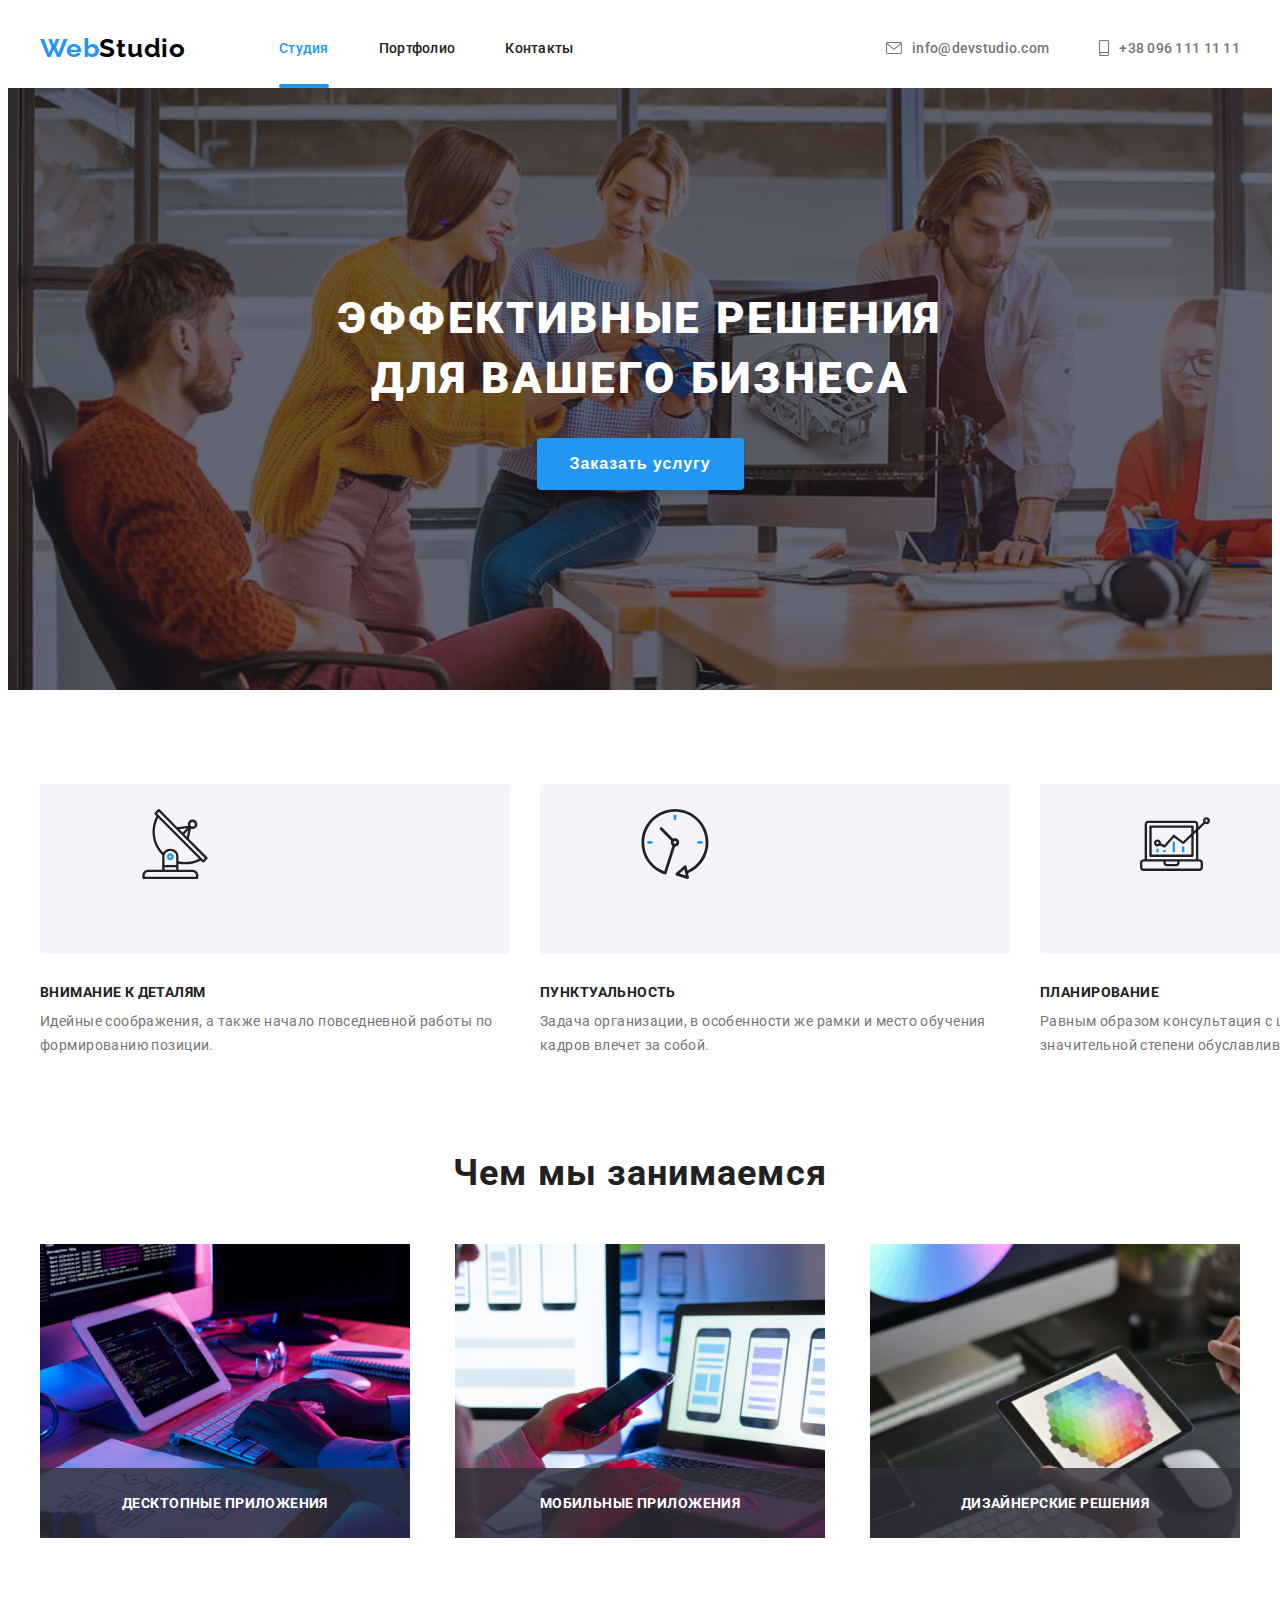
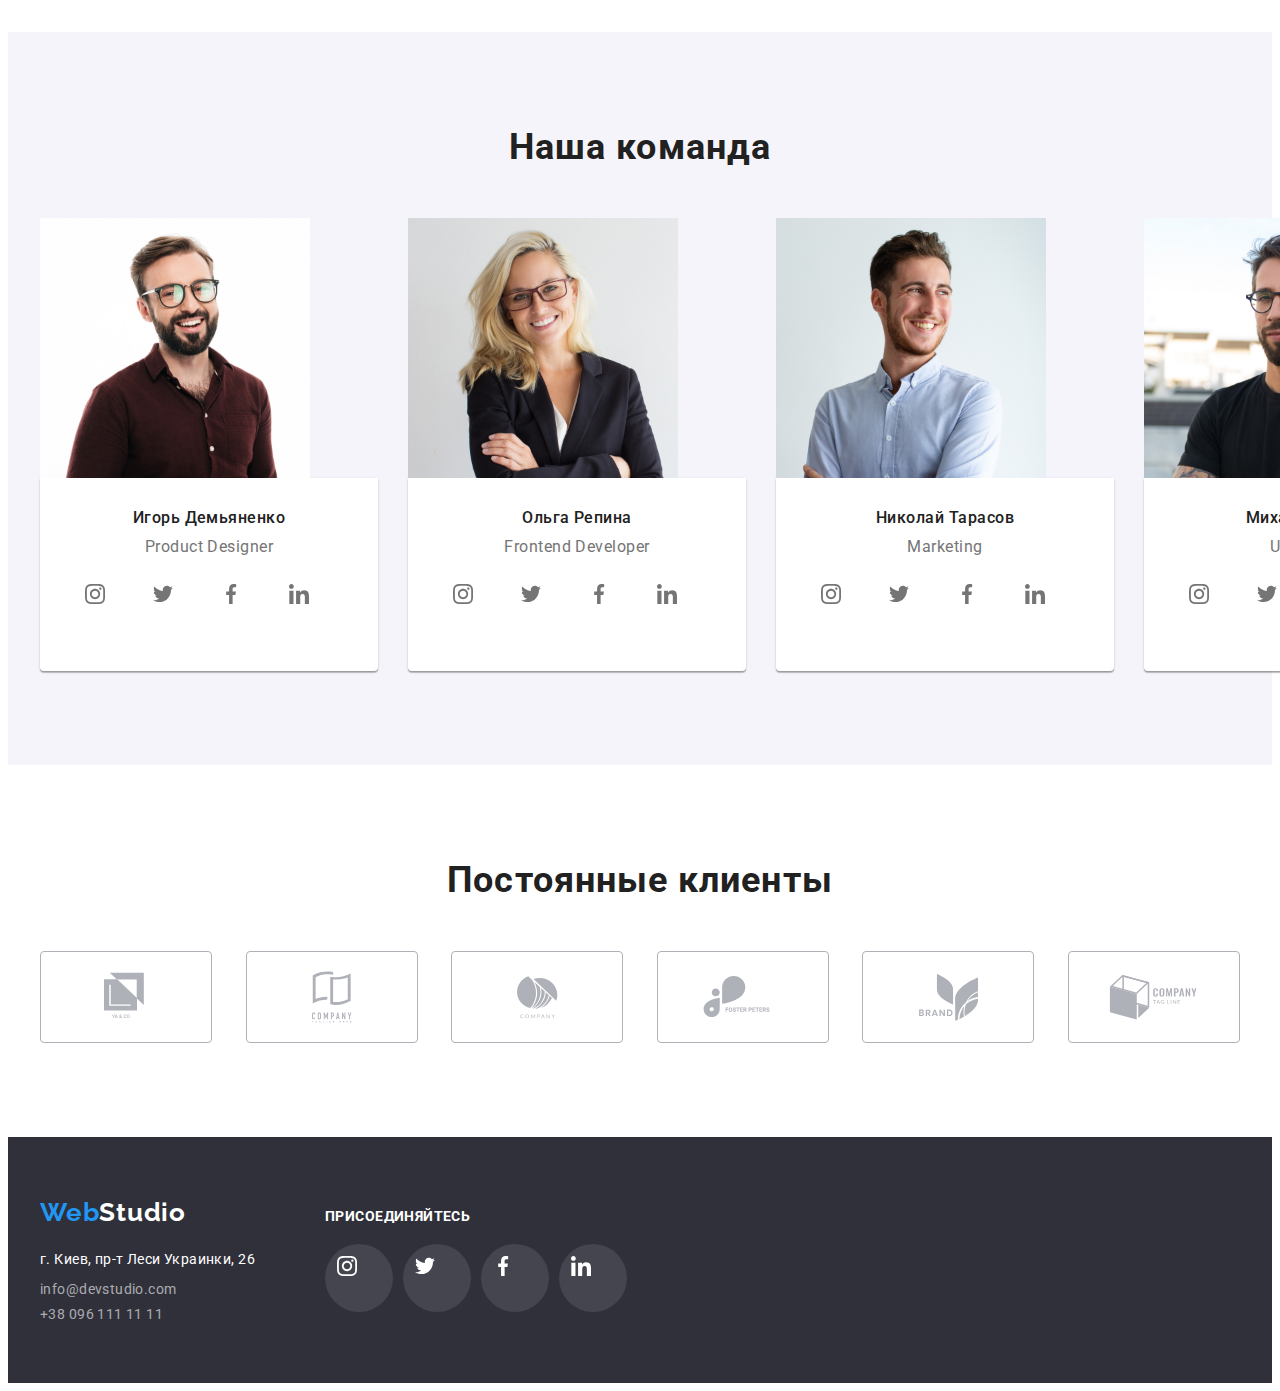
==== commit 53a49053: "Содержит модальное окно" ====
--- a/index.html
+++ b/index.html
@@ -64,7 +64,7 @@
             Эффективные решения <br />
             для вашего бизнеса
           </h1>
-          <button type="button" class="modal-button">Заказать услугу</button>
+          <button type="button" class="modal-button" data-modal-open>Заказать услугу</button>
         </div>
       </section>
       <!-- Преимущества -->
@@ -562,14 +562,15 @@
       </div>      
     </footer>
 
-    <div class="backdrop">
+    <div class="backdrop is-hidden" data-modal>
       <div class="modal">
-        <button type="button" class="close-modal">
+        <button type="button" class="close-modal" data-modal-close>
         <svg width="18" height="18">
                 <use href="./images/sprite.svg#icon-close-black"></use>
               </svg>
         </button>
       </div>
     </div>
+    <script src="./js/modal.js"></script>
   </body>
 </html>
--- a/css/main.css
+++ b/css/main.css
@@ -558,6 +558,15 @@
   height: 100%;
   width: 100%;
   background-color: rgba(0, 0, 0, 0.2);
+
+  transition: transform 250ms cubic-bezier(0.4, 0, 0.2, 1);
+}
+
+.is-hidden {
+  opacity: 0;
+  visibility: hidden;
+  pointer-events: none;
+  transform: scale(1.5);
 }
 
 .modal {
@@ -576,14 +585,17 @@
 }
 
 .close-modal {
+  position: absolute;
+  top: 8px;
+  right: 8px;
   display: flex;
   align-items: center;
   justify-content: center;
-  margin-right: 8px;
-  margin-top: 8px;
+
   width: 30px;
   height: 30px;
   background: #ffffff;
   border: 1px solid rgba(0, 0, 0, 0.1);
   border-radius: 50%;
-}
+  cursor: pointer;
+}
